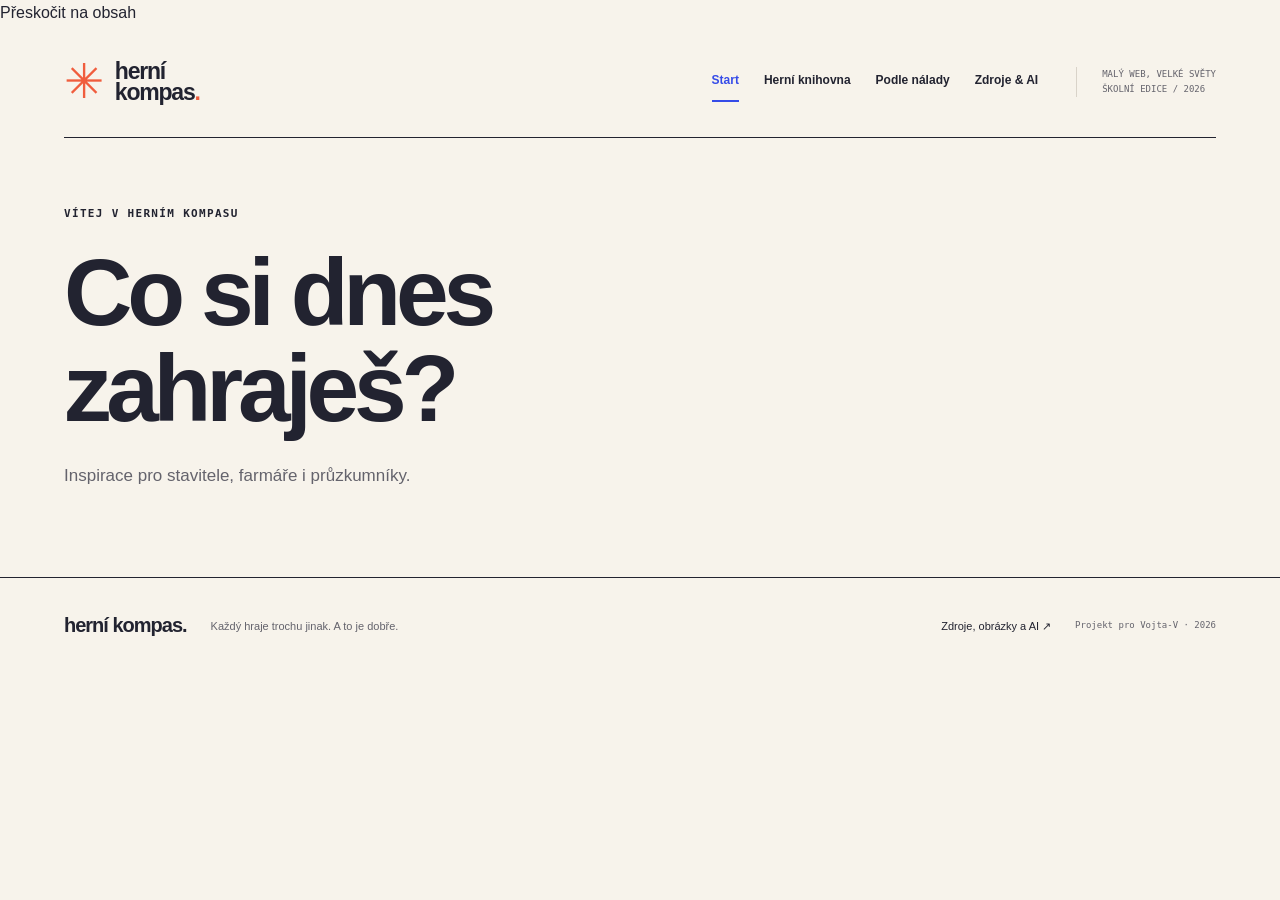
==== index.html @ 389d7545 "Vytvoření úvodní stránky a světlé typografie s externím CSS" ====
<!DOCTYPE html>
<html lang="cs">
<head>
  <meta charset="utf-8">
  <meta name="viewport" content="width=device-width, initial-scale=1">
  <meta name="description" content="Tři hry, tři odlišné zážitky. Objev Minecraft, Stardew Valley a Hollow Knight.">
  <meta name="theme-color" content="#f7f3eb">
  <title>Najdi svůj další herní svět — Herní kompas</title>
  <link rel="stylesheet" href="style.css">
  <script src="script.js" defer></script>
</head>
<body>
<a class="skip" href="#obsah">Přeskočit na obsah</a>
<header class="site-header container"><a class="logo" href="index.html" aria-label="Herní kompas — úvod"><span class="logo-icon" aria-hidden="true">✳</span><span>herní<br>kompas<span class="logo-dot">.</span></span></a><nav aria-label="Hlavní navigace"><a href="index.html" aria-current="page">Start</a><a href="hry.html">Herní knihovna</a><a href="vyber.html">Podle nálady</a><a href="zdroje.html">Zdroje & AI</a></nav><span class="edition">MALÝ WEB, VELKÉ SVĚTY<br>ŠKOLNÍ EDICE / 2026</span></header>
<main id="obsah"><section class="container page-head"><p class="eyebrow">VÍTEJ V HERNÍM KOMPASU</p><h1>Co si dnes<br>zahraješ?</h1><p>Inspirace pro stavitele, farmáře i průzkumníky.</p></section></main>
<footer class="site-footer"><div class="container footer-inner"><a href="index.html" class="footer-logo">herní kompas.</a><p>Každý hraje trochu jinak. A to je dobře.</p><a href="zdroje.html">Zdroje, obrázky a AI ↗</a><span>Projekt pro Vojta-V · 2026</span></div></footer>
</body>
</html>
---- style.css ----
:root{--paper:#f7f3eb;--ink:#222330;--muted:#64636c;--line:#d9d3c9;--orange:#f05d3d;--blue:#354be8;--lavender:#ddd9ff;--yellow:#f7d763;--white:#fffdf8;--green:#dce9cb;--display:Arial,Helvetica,sans-serif;--body:Arial,Helvetica,sans-serif}
*{box-sizing:border-box}html{scroll-behavior:smooth}body{margin:0;background:var(--paper);color:var(--ink);font-family:var(--body);line-height:1.65}a{color:inherit;text-decoration:none}img{display:block;max-width:100%}button,input,select{font:inherit}button,a{touch-action:manipulation}button{cursor:pointer}.container{width:min(1220px,90%);margin-inline:auto}.site-header{display:flex;align-items:center;gap:38px;min-height:112px;border-bottom:1px solid var(--ink)}.logo{display:flex;align-items:center;gap:12px;font-weight:900;font-size:23px;letter-spacing:-1.2px;line-height:.92}.logo-icon{font-size:48px;font-weight:400;color:var(--orange)}.logo-dot{color:var(--orange)}nav{display:flex;gap:25px;margin-left:auto;align-items:center;font-size:12px;font-weight:700}nav a{padding:9px 0;white-space:nowrap;border-bottom:2px solid transparent}nav a:hover,nav a[aria-current]{color:var(--blue);border-bottom-color:var(--blue)}.edition{font-family:monospace;font-size:9px;line-height:1.7;border-left:1px solid var(--line);padding-left:25px;color:var(--muted)}h1,h2,h3{font-family:var(--display);letter-spacing:-.055em;line-height:1.02;font-weight:900}h1{font-size:clamp(56px,7.4vw,98px);margin:20px 0 25px}h2{font-size:clamp(36px,4vw,54px);margin:0 0 20px}h3{font-size:27px;margin:16px 0 10px}p{color:var(--muted)}.eyebrow{font-family:monospace;font-size:11px;font-weight:700;letter-spacing:.12em;color:var(--ink)}.button{display:inline-flex;gap:32px;align-items:center;justify-content:space-between;background:var(--ink);border:2px solid var(--ink);color:white;padding:13px 20px;font-size:13px;font-weight:700;box-shadow:4px 4px 0 var(--orange);transition:transform .15s,box-shadow .15s}.button:hover{transform:translate(2px,2px);box-shadow:2px 2px 0 var(--orange)}.button.light{background:var(--white);color:var(--ink);box-shadow:4px 4px 0 var(--blue)}.text-link{display:inline-block;font-size:13px;font-weight:700;border-bottom:1px solid var(--ink);padding-bottom:3px}.text-link:hover{color:var(--blue);border-color:var(--blue)}.page-head{padding-block:56px 40px}.page-head>p:not(.eyebrow){max-width:660px;font-size:17px}.site-footer{border-top:1px solid var(--ink);margin-top:30px}.footer-inner{display:flex;align-items:center;flex-wrap:wrap;gap:24px;padding-block:28px;font-size:11px}.footer-logo{font-weight:900;font-size:20px;letter-spacing:-1px}.footer-inner p{margin-right:auto}.footer-inner>span{font-family:monospace;font-size:9px;color:var(--muted)}
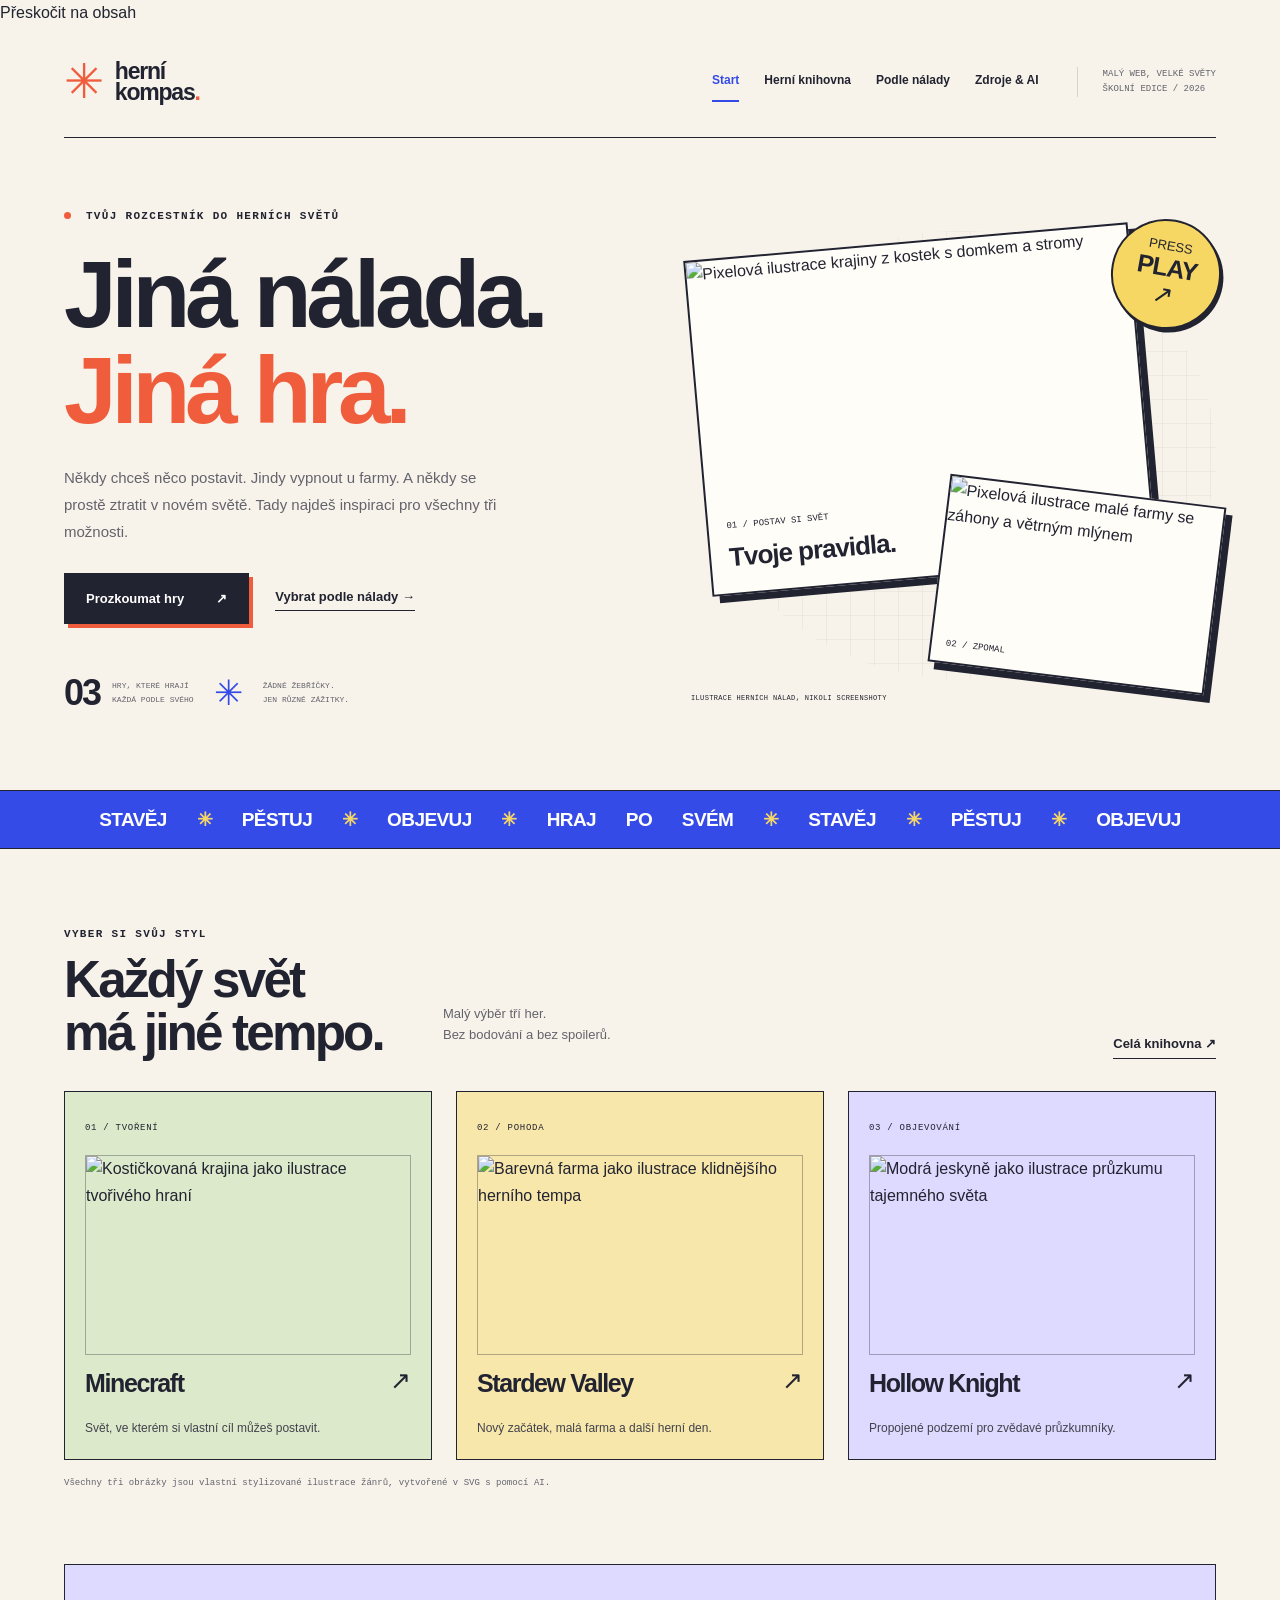
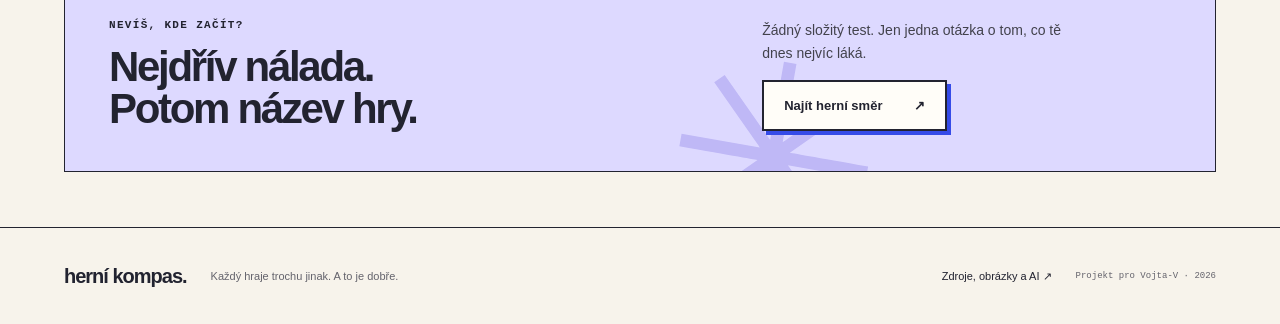
==== commit a122247a: "Doplnění odlišného magazínového úvodu a přehledu herních stylů" ====
--- a/index.html
+++ b/index.html
@@ -3,16 +3,23 @@
 <head>
   <meta charset="utf-8">
   <meta name="viewport" content="width=device-width, initial-scale=1">
-  <meta name="description" content="Tři hry, tři odlišné zážitky. Objev Minecraft, Stardew Valley a Hollow Knight.">
+  <meta name="description" content="Herní kompas: inspirace pro tvoření, farmaření a objevování. Tři hry bez žebříčků.">
   <meta name="theme-color" content="#f7f3eb">
-  <title>Najdi svůj další herní svět — Herní kompas</title>
+  <title>Jiná nálada, jiná hra — Herní kompas</title>
   <link rel="stylesheet" href="style.css">
   <script src="script.js" defer></script>
 </head>
 <body>
 <a class="skip" href="#obsah">Přeskočit na obsah</a>
 <header class="site-header container"><a class="logo" href="index.html" aria-label="Herní kompas — úvod"><span class="logo-icon" aria-hidden="true">✳</span><span>herní<br>kompas<span class="logo-dot">.</span></span></a><nav aria-label="Hlavní navigace"><a href="index.html" aria-current="page">Start</a><a href="hry.html">Herní knihovna</a><a href="vyber.html">Podle nálady</a><a href="zdroje.html">Zdroje & AI</a></nav><span class="edition">MALÝ WEB, VELKÉ SVĚTY<br>ŠKOLNÍ EDICE / 2026</span></header>
-<main id="obsah"><section class="container page-head"><p class="eyebrow">VÍTEJ V HERNÍM KOMPASU</p><h1>Co si dnes<br>zahraješ?</h1><p>Inspirace pro stavitele, farmáře i průzkumníky.</p></section></main>
+<main id="obsah"><section class="hero container"><div class="hero-text"><p class="eyebrow"><span class="mini-dot"></span> TVŮJ ROZCESTNÍK DO HERNÍCH SVĚTŮ</p><h1>Jiná nálada.<br><span>Jiná hra.</span></h1><p>Někdy chceš něco postavit. Jindy vypnout u farmy. A někdy se prostě ztratit v novém světě. Tady najdeš inspiraci pro všechny tři možnosti.</p><div class="hero-buttons"><a class="button" href="hry.html">Prozkoumat hry <span aria-hidden="true">↗</span></a><a class="text-link" href="vyber.html">Vybrat podle nálady →</a></div><div class="hero-meta"><strong>03</strong><span>HRY, KTERÉ HRAJÍ<br>KAŽDÁ PODLE SVÉHO</span><span class="star" aria-hidden="true">✳</span><span>ŽÁDNÉ ŽEBŘÍČKY.<br>JEN RŮZNÉ ZÁŽITKY.</span></div></div><div class="hero-collage"><div class="collage-grid" aria-hidden="true"></div><figure class="poster poster-main"><img src="staveni.svg" alt="Pixelová ilustrace krajiny z kostek s domkem a stromy" width="800" height="600"><figcaption><span>01 / POSTAV SI SVĚT</span><strong>Tvoje pravidla.</strong></figcaption></figure><figure class="poster poster-small"><img src="farma.svg" alt="Pixelová ilustrace malé farmy se záhony a větrným mlýnem" width="800" height="600"><figcaption>02 / ZPOMAL</figcaption></figure><div class="sticker">PRESS<br><strong>PLAY</strong><span aria-hidden="true">↗</span></div><span class="collage-note">ILUSTRACE HERNÍCH NÁLAD, NIKOLI SCREENSHOTY</span></div></section>
+<div class="marquee" aria-hidden="true"><div>STAVĚJ <span>✳</span> PĚSTUJ <span>✳</span> OBJEVUJ <span>✳</span> HRAJ PO SVÉM <span>✳</span> STAVĚJ <span>✳</span> PĚSTUJ <span>✳</span> OBJEVUJ</div></div>
+<section class="container home-library"><div class="section-top"><div><p class="eyebrow">VYBER SI SVŮJ STYL</p><h2>Každý svět<br>má jiné tempo.</h2></div><p>Malý výběr tří her.<br>Bez bodování a bez spoilerů.</p><a class="text-link" href="hry.html">Celá knihovna ↗</a></div><div class="tile-grid">
+<a class="game-tile tile-green" href="hry.html#minecraft"><span class="tile-number">01 / TVOŘENÍ</span><img src="staveni.svg" alt="Kostičkovaná krajina jako ilustrace tvořivého hraní" width="800" height="600" loading="lazy"><div><h3>Minecraft</h3><span aria-hidden="true">↗</span></div><p>Svět, ve kterém si vlastní cíl můžeš postavit.</p></a>
+<a class="game-tile tile-yellow" href="hry.html#stardew"><span class="tile-number">02 / POHODA</span><img src="farma.svg" alt="Barevná farma jako ilustrace klidnějšího herního tempa" width="800" height="600" loading="lazy"><div><h3>Stardew Valley</h3><span aria-hidden="true">↗</span></div><p>Nový začátek, malá farma a další herní den.</p></a>
+<a class="game-tile tile-purple" href="hry.html#hollow"><span class="tile-number">03 / OBJEVOVÁNÍ</span><img src="jeskyne.svg" alt="Modrá jeskyně jako ilustrace průzkumu tajemného světa" width="800" height="600" loading="lazy"><div><h3>Hollow Knight</h3><span aria-hidden="true">↗</span></div><p>Propojené podzemí pro zvědavé průzkumníky.</p></a>
+</div><p class="caption">Všechny tři obrázky jsou vlastní stylizované ilustrace žánrů, vytvořené v SVG s pomocí AI.</p></section>
+<section class="container mood-banner"><div><p class="eyebrow">NEVÍŠ, KDE ZAČÍT?</p><h2>Nejdřív nálada.<br>Potom název hry.</h2></div><div><p>Žádný složitý test. Jen jedna otázka o tom, co tě dnes nejvíc láká.</p><a class="button light" href="vyber.html">Najít herní směr <span>↗</span></a></div><span class="banner-star" aria-hidden="true">✳</span></section></main>
 <footer class="site-footer"><div class="container footer-inner"><a href="index.html" class="footer-logo">herní kompas.</a><p>Každý hraje trochu jinak. A to je dobře.</p><a href="zdroje.html">Zdroje, obrázky a AI ↗</a><span>Projekt pro Vojta-V · 2026</span></div></footer>
 </body>
 </html>
--- a/style.css
+++ b/style.css
@@ -1,3 +1,5 @@
 
 :root{--paper:#f7f3eb;--ink:#222330;--muted:#64636c;--line:#d9d3c9;--orange:#f05d3d;--blue:#354be8;--lavender:#ddd9ff;--yellow:#f7d763;--white:#fffdf8;--green:#dce9cb;--display:Arial,Helvetica,sans-serif;--body:Arial,Helvetica,sans-serif}
 *{box-sizing:border-box}html{scroll-behavior:smooth}body{margin:0;background:var(--paper);color:var(--ink);font-family:var(--body);line-height:1.65}a{color:inherit;text-decoration:none}img{display:block;max-width:100%}button,input,select{font:inherit}button,a{touch-action:manipulation}button{cursor:pointer}.container{width:min(1220px,90%);margin-inline:auto}.site-header{display:flex;align-items:center;gap:38px;min-height:112px;border-bottom:1px solid var(--ink)}.logo{display:flex;align-items:center;gap:12px;font-weight:900;font-size:23px;letter-spacing:-1.2px;line-height:.92}.logo-icon{font-size:48px;font-weight:400;color:var(--orange)}.logo-dot{color:var(--orange)}nav{display:flex;gap:25px;margin-left:auto;align-items:center;font-size:12px;font-weight:700}nav a{padding:9px 0;white-space:nowrap;border-bottom:2px solid transparent}nav a:hover,nav a[aria-current]{color:var(--blue);border-bottom-color:var(--blue)}.edition{font-family:monospace;font-size:9px;line-height:1.7;border-left:1px solid var(--line);padding-left:25px;color:var(--muted)}h1,h2,h3{font-family:var(--display);letter-spacing:-.055em;line-height:1.02;font-weight:900}h1{font-size:clamp(56px,7.4vw,98px);margin:20px 0 25px}h2{font-size:clamp(36px,4vw,54px);margin:0 0 20px}h3{font-size:27px;margin:16px 0 10px}p{color:var(--muted)}.eyebrow{font-family:monospace;font-size:11px;font-weight:700;letter-spacing:.12em;color:var(--ink)}.button{display:inline-flex;gap:32px;align-items:center;justify-content:space-between;background:var(--ink);border:2px solid var(--ink);color:white;padding:13px 20px;font-size:13px;font-weight:700;box-shadow:4px 4px 0 var(--orange);transition:transform .15s,box-shadow .15s}.button:hover{transform:translate(2px,2px);box-shadow:2px 2px 0 var(--orange)}.button.light{background:var(--white);color:var(--ink);box-shadow:4px 4px 0 var(--blue)}.text-link{display:inline-block;font-size:13px;font-weight:700;border-bottom:1px solid var(--ink);padding-bottom:3px}.text-link:hover{color:var(--blue);border-color:var(--blue)}.page-head{padding-block:56px 40px}.page-head>p:not(.eyebrow){max-width:660px;font-size:17px}.site-footer{border-top:1px solid var(--ink);margin-top:30px}.footer-inner{display:flex;align-items:center;flex-wrap:wrap;gap:24px;padding-block:28px;font-size:11px}.footer-logo{font-weight:900;font-size:20px;letter-spacing:-1px}.footer-inner p{margin-right:auto}.footer-inner>span{font-family:monospace;font-size:9px;color:var(--muted)}
+
+.hero{display:grid;grid-template-columns:1.08fr 1fr;gap:60px;align-items:center;padding-block:58px 68px}.mini-dot{display:inline-block;background:var(--orange);width:7px;height:7px;border-radius:50%;margin-right:7px}.hero h1>span{color:var(--orange)}.hero-text>p:not(.eyebrow){max-width:440px;font-size:15px;line-height:1.8}.hero-buttons{display:flex;align-items:center;gap:26px;margin-block:28px 40px}.hero-meta{display:flex;align-items:center;gap:12px}.hero-meta>strong{font-size:36px;line-height:1;font-weight:900;letter-spacing:-2px}.hero-meta>span:not(.star){font-family:monospace;font-size:8px;color:var(--muted);line-height:1.7}.hero-meta .star{font-size:35px;margin-inline:8px;color:var(--blue)}.hero-collage{height:480px;position:relative}.collage-grid{position:absolute;inset:12px 0 20px 15px;background-image:linear-gradient(#c8c0b52e 1px,transparent 1px),linear-gradient(90deg,#c8c0b52e 1px,transparent 1px);background-size:24px 24px;border-radius:50%}.poster{border:2px solid var(--ink);margin:0;background:var(--white);box-shadow:7px 7px 0 #222330}.poster-main{position:absolute;top:22px;left:6px;width:85%;transform:rotate(-5deg)}.poster-main>img{width:100%;height:245px;object-fit:cover}.poster figcaption{padding:14px 18px;display:flex;flex-direction:column;font-family:monospace;font-size:9px;gap:2px}.poster figcaption strong{font-family:var(--display);font-size:26px;letter-spacing:-1px}.poster-small{position:absolute;width:53%;right:0;bottom:20px;transform:rotate(7deg);z-index:2}.poster-small img{width:100%;height:150px;object-fit:cover}.poster-small figcaption{padding:10px 14px}.sticker{position:absolute;z-index:3;right:-5px;top:0;background:var(--yellow);border:2px solid var(--ink);width:110px;height:110px;display:flex;align-items:center;justify-content:center;flex-direction:column;border-radius:50%;transform:rotate(10deg);line-height:1.1;font-size:13px;box-shadow:3px 3px 0 var(--ink)}.sticker strong{font-size:25px;letter-spacing:-1px}.sticker>span{font-size:25px}.collage-note{position:absolute;left:0;bottom:-5px;font-family:monospace;font-size:7px;letter-spacing:.05em}.marquee{background:var(--blue);color:white;border-block:1px solid var(--ink);padding-block:13px;overflow:hidden}.marquee>div{white-space:nowrap;font-weight:900;font-size:19px;letter-spacing:-.03em;text-align:center;word-spacing:25px}.marquee span{color:var(--yellow)}.home-library{padding-block:65px}.section-top{display:flex;justify-content:space-between;align-items:end;gap:30px;margin-bottom:32px}.section-top h2{margin:0}.section-top>p{font-size:13px;margin-right:auto;margin-left:30px}.tile-grid{display:grid;grid-template-columns:repeat(3,1fr);gap:24px}.game-tile{border:1px solid var(--ink);padding:20px;transition:transform .2s,box-shadow .2s}.game-tile:hover{transform:translateY(-5px);box-shadow:5px 5px 0 var(--ink)}.tile-green{background:var(--green)}.tile-yellow{background:#f8e7ab}.tile-purple{background:var(--lavender)}.tile-number{font-family:monospace;font-size:9px;letter-spacing:.08em}.game-tile>img{width:100%;height:200px;object-fit:cover;margin-top:17px;border:1px solid #22233055}.game-tile>div{display:flex;justify-content:space-between;align-items:center;gap:10px}.game-tile h3{font-size:25px}.game-tile>div>span{font-size:25px}.game-tile p{color:#42424c;font-size:12px;margin-bottom:0}.caption{font-family:monospace;font-size:9px;color:var(--muted);margin-top:16px}.mood-banner{background:var(--lavender);border:1px solid var(--ink);padding:40px 44px;display:grid;grid-template-columns:1.5fr 1fr;gap:40px;position:relative;overflow:hidden;margin-bottom:55px}.mood-banner h2{font-size:42px;margin:0}.mood-banner>div{position:relative;z-index:1}.mood-banner>div>p:not(.eyebrow){max-width:320px;font-size:14px;color:#42424c}.banner-star{position:absolute;font-size:260px;line-height:1;right:29%;bottom:-120px;color:#bfb8f6;transform:rotate(10deg)}
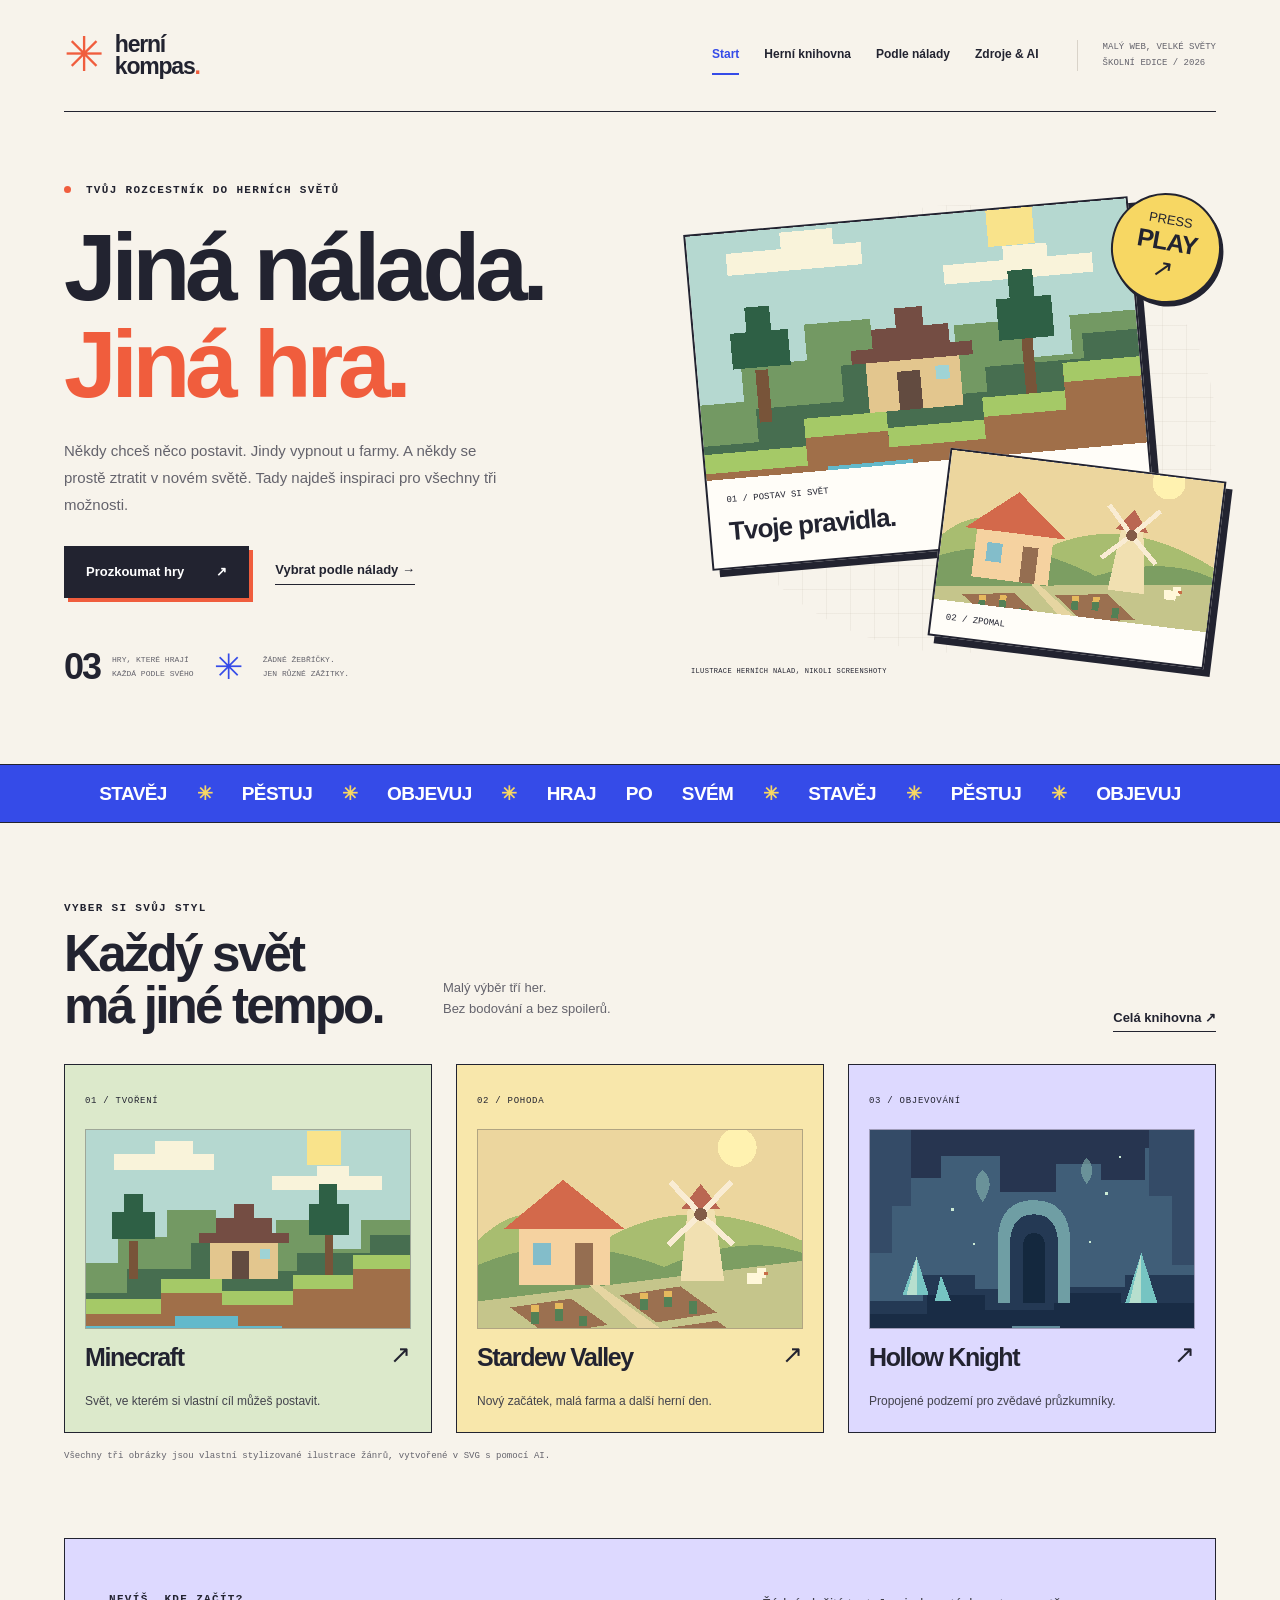
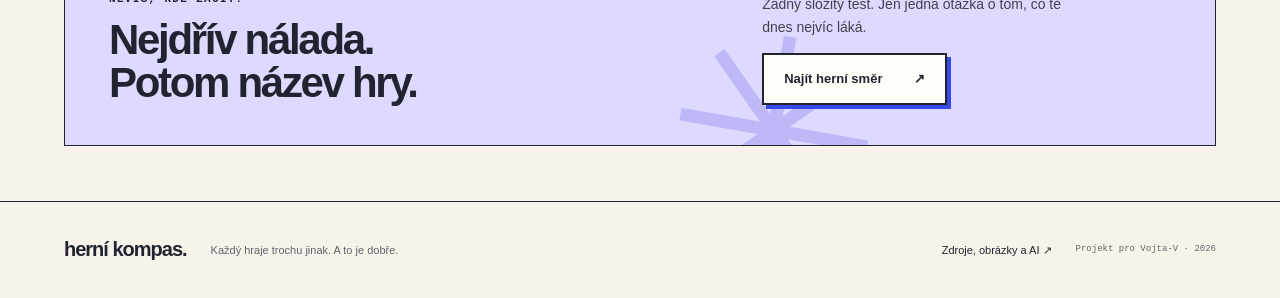
==== commit c78ee116: "Přidání klávesové přístupnosti, omezení animací a vlastní ikony" ====
--- a/index.html
+++ b/index.html
@@ -6,6 +6,7 @@
   <meta name="description" content="Herní kompas: inspirace pro tvoření, farmaření a objevování. Tři hry bez žebříčků.">
   <meta name="theme-color" content="#f7f3eb">
   <title>Jiná nálada, jiná hra — Herní kompas</title>
+  <link rel="icon" type="image/svg+xml" href="favicon.svg">
   <link rel="stylesheet" href="style.css">
   <script src="script.js" defer></script>
 </head>
--- a/style.css
+++ b/style.css
@@ -3,3 +3,15 @@
 *{box-sizing:border-box}html{scroll-behavior:smooth}body{margin:0;background:var(--paper);color:var(--ink);font-family:var(--body);line-height:1.65}a{color:inherit;text-decoration:none}img{display:block;max-width:100%}button,input,select{font:inherit}button,a{touch-action:manipulation}button{cursor:pointer}.container{width:min(1220px,90%);margin-inline:auto}.site-header{display:flex;align-items:center;gap:38px;min-height:112px;border-bottom:1px solid var(--ink)}.logo{display:flex;align-items:center;gap:12px;font-weight:900;font-size:23px;letter-spacing:-1.2px;line-height:.92}.logo-icon{font-size:48px;font-weight:400;color:var(--orange)}.logo-dot{color:var(--orange)}nav{display:flex;gap:25px;margin-left:auto;align-items:center;font-size:12px;font-weight:700}nav a{padding:9px 0;white-space:nowrap;border-bottom:2px solid transparent}nav a:hover,nav a[aria-current]{color:var(--blue);border-bottom-color:var(--blue)}.edition{font-family:monospace;font-size:9px;line-height:1.7;border-left:1px solid var(--line);padding-left:25px;color:var(--muted)}h1,h2,h3{font-family:var(--display);letter-spacing:-.055em;line-height:1.02;font-weight:900}h1{font-size:clamp(56px,7.4vw,98px);margin:20px 0 25px}h2{font-size:clamp(36px,4vw,54px);margin:0 0 20px}h3{font-size:27px;margin:16px 0 10px}p{color:var(--muted)}.eyebrow{font-family:monospace;font-size:11px;font-weight:700;letter-spacing:.12em;color:var(--ink)}.button{display:inline-flex;gap:32px;align-items:center;justify-content:space-between;background:var(--ink);border:2px solid var(--ink);color:white;padding:13px 20px;font-size:13px;font-weight:700;box-shadow:4px 4px 0 var(--orange);transition:transform .15s,box-shadow .15s}.button:hover{transform:translate(2px,2px);box-shadow:2px 2px 0 var(--orange)}.button.light{background:var(--white);color:var(--ink);box-shadow:4px 4px 0 var(--blue)}.text-link{display:inline-block;font-size:13px;font-weight:700;border-bottom:1px solid var(--ink);padding-bottom:3px}.text-link:hover{color:var(--blue);border-color:var(--blue)}.page-head{padding-block:56px 40px}.page-head>p:not(.eyebrow){max-width:660px;font-size:17px}.site-footer{border-top:1px solid var(--ink);margin-top:30px}.footer-inner{display:flex;align-items:center;flex-wrap:wrap;gap:24px;padding-block:28px;font-size:11px}.footer-logo{font-weight:900;font-size:20px;letter-spacing:-1px}.footer-inner p{margin-right:auto}.footer-inner>span{font-family:monospace;font-size:9px;color:var(--muted)}
 
 .hero{display:grid;grid-template-columns:1.08fr 1fr;gap:60px;align-items:center;padding-block:58px 68px}.mini-dot{display:inline-block;background:var(--orange);width:7px;height:7px;border-radius:50%;margin-right:7px}.hero h1>span{color:var(--orange)}.hero-text>p:not(.eyebrow){max-width:440px;font-size:15px;line-height:1.8}.hero-buttons{display:flex;align-items:center;gap:26px;margin-block:28px 40px}.hero-meta{display:flex;align-items:center;gap:12px}.hero-meta>strong{font-size:36px;line-height:1;font-weight:900;letter-spacing:-2px}.hero-meta>span:not(.star){font-family:monospace;font-size:8px;color:var(--muted);line-height:1.7}.hero-meta .star{font-size:35px;margin-inline:8px;color:var(--blue)}.hero-collage{height:480px;position:relative}.collage-grid{position:absolute;inset:12px 0 20px 15px;background-image:linear-gradient(#c8c0b52e 1px,transparent 1px),linear-gradient(90deg,#c8c0b52e 1px,transparent 1px);background-size:24px 24px;border-radius:50%}.poster{border:2px solid var(--ink);margin:0;background:var(--white);box-shadow:7px 7px 0 #222330}.poster-main{position:absolute;top:22px;left:6px;width:85%;transform:rotate(-5deg)}.poster-main>img{width:100%;height:245px;object-fit:cover}.poster figcaption{padding:14px 18px;display:flex;flex-direction:column;font-family:monospace;font-size:9px;gap:2px}.poster figcaption strong{font-family:var(--display);font-size:26px;letter-spacing:-1px}.poster-small{position:absolute;width:53%;right:0;bottom:20px;transform:rotate(7deg);z-index:2}.poster-small img{width:100%;height:150px;object-fit:cover}.poster-small figcaption{padding:10px 14px}.sticker{position:absolute;z-index:3;right:-5px;top:0;background:var(--yellow);border:2px solid var(--ink);width:110px;height:110px;display:flex;align-items:center;justify-content:center;flex-direction:column;border-radius:50%;transform:rotate(10deg);line-height:1.1;font-size:13px;box-shadow:3px 3px 0 var(--ink)}.sticker strong{font-size:25px;letter-spacing:-1px}.sticker>span{font-size:25px}.collage-note{position:absolute;left:0;bottom:-5px;font-family:monospace;font-size:7px;letter-spacing:.05em}.marquee{background:var(--blue);color:white;border-block:1px solid var(--ink);padding-block:13px;overflow:hidden}.marquee>div{white-space:nowrap;font-weight:900;font-size:19px;letter-spacing:-.03em;text-align:center;word-spacing:25px}.marquee span{color:var(--yellow)}.home-library{padding-block:65px}.section-top{display:flex;justify-content:space-between;align-items:end;gap:30px;margin-bottom:32px}.section-top h2{margin:0}.section-top>p{font-size:13px;margin-right:auto;margin-left:30px}.tile-grid{display:grid;grid-template-columns:repeat(3,1fr);gap:24px}.game-tile{border:1px solid var(--ink);padding:20px;transition:transform .2s,box-shadow .2s}.game-tile:hover{transform:translateY(-5px);box-shadow:5px 5px 0 var(--ink)}.tile-green{background:var(--green)}.tile-yellow{background:#f8e7ab}.tile-purple{background:var(--lavender)}.tile-number{font-family:monospace;font-size:9px;letter-spacing:.08em}.game-tile>img{width:100%;height:200px;object-fit:cover;margin-top:17px;border:1px solid #22233055}.game-tile>div{display:flex;justify-content:space-between;align-items:center;gap:10px}.game-tile h3{font-size:25px}.game-tile>div>span{font-size:25px}.game-tile p{color:#42424c;font-size:12px;margin-bottom:0}.caption{font-family:monospace;font-size:9px;color:var(--muted);margin-top:16px}.mood-banner{background:var(--lavender);border:1px solid var(--ink);padding:40px 44px;display:grid;grid-template-columns:1.5fr 1fr;gap:40px;position:relative;overflow:hidden;margin-bottom:55px}.mood-banner h2{font-size:42px;margin:0}.mood-banner>div{position:relative;z-index:1}.mood-banner>div>p:not(.eyebrow){max-width:320px;font-size:14px;color:#42424c}.banner-star{position:absolute;font-size:260px;line-height:1;right:29%;bottom:-120px;color:#bfb8f6;transform:rotate(10deg)}
+
+.orange{color:var(--orange)}.library-game{display:grid;grid-template-columns:1fr 1fr;gap:7%;align-items:center;padding-block:42px 50px;border-top:1px solid var(--ink);scroll-margin-top:30px}.library-game[hidden]{display:none}.library-art{padding:24px;border:1px solid var(--ink)}.library-art img{width:100%;height:auto;margin:20px 0}.library-art>.caption{font-size:8px}.game-copy h2{font-size:46px}.game-copy h3{font-size:23px;line-height:1.2;margin-bottom:15px}.game-copy>p:not(.eyebrow){font-size:14px}.small-challenge{border-left:3px solid var(--orange);padding:12px 18px;background:#eee8de;margin-block:22px}.small-challenge strong{font-family:monospace;font-size:10px}.small-challenge p{font-size:13px;margin:6px 0}.end-note{display:flex;align-items:center;justify-content:space-between;gap:30px;padding-block:40px 50px}.end-note h2{font-size:40px;margin:0}.filters{display:flex;gap:10px;flex-wrap:wrap;margin-top:30px}.filters[hidden]{display:none}.filters button{border:1px solid var(--ink);background:transparent;padding:9px 16px;font-size:12px;font-weight:700}.filters button[aria-pressed=true]{background:var(--blue);border-color:var(--blue);color:white}.filters button:hover{box-shadow:2px 2px 0 var(--ink)}
+
+.chooser-area{padding-bottom:45px}.chooser-area fieldset{border:0;padding:0;margin:0 0 28px}.chooser-area legend{font-weight:700;font-size:19px;margin-bottom:22px;letter-spacing:-.02em}.mood-options{display:grid;grid-template-columns:repeat(3,1fr);gap:20px}.mood-options label{position:relative;padding:24px;border:1px solid var(--ink);display:flex;align-items:start;flex-direction:column;background:var(--white);cursor:pointer}.mood-options label:has(input:checked){background:var(--yellow);box-shadow:4px 4px 0 var(--ink)}.mood-options input{position:absolute;right:18px;top:18px;width:19px;height:19px;accent-color:var(--blue)}.mood-symbol{font-size:42px;line-height:1.2;margin-bottom:25px;color:var(--blue)}.mood-options strong{font-size:22px;letter-spacing:-.05em}.mood-options label>span:last-child{font-size:13px;color:var(--muted);margin-top:5px}.mood-result{border:1px solid var(--ink);margin-block:30px;display:grid;grid-template-columns:1fr 1.5fr;background:var(--lavender);align-items:center;gap:34px;padding:26px}.mood-result[hidden]{display:none}.mood-result img{width:100%;height:210px;object-fit:cover;border:1px solid var(--ink)}.mood-result h2{font-size:38px}.mood-result p:not(.eyebrow){font-size:14px}.thought{border-top:1px solid var(--ink);display:grid;grid-template-columns:1fr 2fr;gap:40px;padding-block:45px}.thought>span{font-size:170px;line-height:1;color:var(--orange);align-self:center}.thought h2{font-size:42px}.thought p{font-size:14px;max-width:550px}
+
+.sources-layout{display:grid;grid-template-columns:1fr 2.4fr;gap:70px;padding-bottom:45px}.source-aside{border-top:1px solid var(--ink);padding-top:35px}.source-stamp{display:inline-flex;flex-direction:column;justify-content:center;width:180px;height:180px;background:var(--yellow);border:2px solid var(--ink);transform:rotate(-7deg);padding:25px;font-family:monospace;font-size:18px;font-weight:700;line-height:1.2;box-shadow:5px 5px 0 var(--ink)}.source-stamp strong{font-size:52px;color:var(--orange);line-height:1.1}.source-aside p{font-family:monospace;font-size:11px;margin-top:34px}.sources-main>section{padding-block:28px 34px;border-top:1px solid var(--ink)}.sources-main h2{font-size:38px}.sources-main h3{font-size:22px;line-height:1.3;margin-top:27px}.sources-main p{font-size:14px}.sources-main p a{text-decoration:underline;text-underline-offset:3px}.source-list{padding-left:24px}.source-list li{padding:12px 0 12px 8px;border-bottom:1px solid var(--line)}.source-list li::marker{font-family:monospace;font-size:12px;color:var(--orange)}.source-list li>a{font-size:18px;font-weight:700;letter-spacing:-.03em}.source-list li>a:hover{color:var(--blue)}.source-list p{font-size:12px;margin:6px 0}.prompt-list{padding-left:20px;font-size:14px;line-height:1.8;color:var(--muted)}.prompt-list li{padding:6px 0}code{font-size:.9em;color:var(--blue)}
+
+@media(max-width:1000px){.site-header{gap:22px}.edition{display:none}.hero{gap:28px}.hero h1{font-size:76px}.hero-text>.eyebrow{font-size:9px}.hero-buttons{gap:18px;align-items:start;flex-direction:column}.hero-collage{height:450px}.poster-main>img{height:220px}.poster-small img{height:130px}.hero-meta .star{margin-inline:0}.game-tile{padding:14px}.game-tile>img{height:170px}.game-tile h3{font-size:22px}.section-top>p{margin-left:0}.library-game{gap:30px}.library-art{padding:17px}.game-copy h2{font-size:38px}.sources-layout{gap:35px}.source-stamp{width:155px;height:155px;font-size:16px}.mood-banner{gap:28px;padding:32px}.mood-banner h2{font-size:36px}.mood-result h2{font-size:32px}}
+@media(max-width:700px){.site-header{flex-direction:column;justify-content:center;padding-block:20px;gap:20px;min-height:140px}.logo{font-size:22px}.logo-icon{font-size:43px}nav{margin-left:0;gap:20px;justify-content:center;flex-wrap:wrap;font-size:11px;row-gap:2px}nav a{padding-block:7px}.hero{grid-template-columns:1fr;gap:26px;padding-block:32px 38px}.hero h1{font-size:clamp(62px,13vw,84px);margin-block:20px}.hero-text>p:not(.eyebrow){max-width:none;font-size:14px}.hero-buttons{flex-direction:row;align-items:center;gap:20px;margin-block:24px 32px}.hero-buttons .text-link{font-size:11px}.button{font-size:12px;padding:12px 16px;gap:24px}.hero-meta>span:not(.star){font-size:8px}.hero-meta .star{margin-inline:8px}.hero-collage{height:440px;max-width:470px;width:100%;justify-self:center}.poster-main>img{height:235px}.poster-small img{height:145px}.poster-main{left:8px;width:83%}.sticker{width:92px;height:92px;right:4px;top:4px}.sticker strong{font-size:22px}.sticker{font-size:11px}.collage-note{font-size:6px;bottom:-1px}.marquee>div{font-size:15px;word-spacing:15px}.home-library{padding-block:40px}.section-top{display:grid;grid-template-columns:1fr;gap:10px;margin-bottom:25px}.section-top>p{margin:0}.section-top>.text-link{justify-self:start}.tile-grid{grid-template-columns:1fr;gap:22px}.game-tile{padding:20px}.game-tile>img{height:auto}.game-tile h3{font-size:28px}.game-tile p{font-size:13px}.caption{font-size:9px}.mood-banner{grid-template-columns:1fr;gap:10px;padding:26px;margin-bottom:35px}.mood-banner h2{font-size:34px}.mood-banner>div>p:not(.eyebrow){max-width:none}.banner-star{right:-30px;bottom:-100px}.footer-inner{gap:15px;justify-content:space-between;padding-block:25px}.footer-inner p{width:100%;order:3;margin:0}.footer-inner>span{width:100%;order:4}.page-head{padding-block:35px 25px}.page-head h1{font-size:clamp(48px,10vw,70px)}.page-head>p:not(.eyebrow){font-size:14px}.library-game{grid-template-columns:1fr;gap:24px;padding-block:25px 35px}.library-art{padding:20px}.library-art>.caption{font-size:7px}.game-copy h2{font-size:39px}.game-copy h3{font-size:23px}.filters{gap:8px}.filters button{font-size:11px;padding:8px 12px}.end-note{display:block;padding-block:30px}.end-note h2{margin-bottom:25px;font-size:35px}.mood-options{grid-template-columns:1fr;gap:15px}.mood-options label{padding:22px}.mood-symbol{font-size:34px;margin-bottom:12px}.mood-options strong{font-size:24px}.mood-options label>span:last-child{font-size:12px}.chooser-area legend{font-size:17px}.mood-result{grid-template-columns:1fr;padding:20px;gap:20px}.mood-result img{height:auto}.mood-result h2{font-size:34px}.thought{grid-template-columns:1fr;gap:18px;padding-block:30px}.thought>span{font-size:90px}.thought h2{font-size:35px}.sources-layout{grid-template-columns:1fr;gap:30px}.source-aside{display:flex;align-items:center;gap:30px;padding-top:25px}.source-stamp{width:135px;height:135px;font-size:13px;padding:18px;flex-shrink:0;box-shadow:3px 3px 0 var(--ink)}.source-stamp strong{font-size:42px}.source-aside p{font-size:9px;margin:0}.sources-main h2{font-size:32px}.sources-main h3{font-size:21px}.sources-main p{font-size:13px}.source-list li>a{font-size:17px}.source-list p{font-size:12px}.prompt-list{font-size:13px}}
+@media(max-width:360px){nav{gap:12px;font-size:10px}.hero h1{font-size:57px}.hero-buttons{gap:15px;align-items:start;flex-direction:column}.hero-meta{gap:9px}.hero-meta .star{margin-inline:0}.hero-collage{height:380px}.poster-main>img{height:200px}.poster-small img{height:125px}.poster figcaption strong{font-size:22px}.poster-main figcaption{padding:12px}.sticker{width:80px;height:80px}.source-aside{gap:20px}.source-aside p{font-size:8px}}
+
+.skip{position:absolute;top:10px;left:12px;z-index:20;background:var(--ink);color:white;padding:12px 18px;transform:translateY(-180%)}.skip:focus{transform:translateY(0)}:focus-visible{outline:3px solid var(--blue);outline-offset:5px}input:focus-visible{outline-offset:3px}::selection{background:var(--yellow);color:var(--ink)}[hidden]{display:none!important}@media(prefers-reduced-motion:reduce){html{scroll-behavior:auto}*,*:before,*:after{transition:none!important}}
